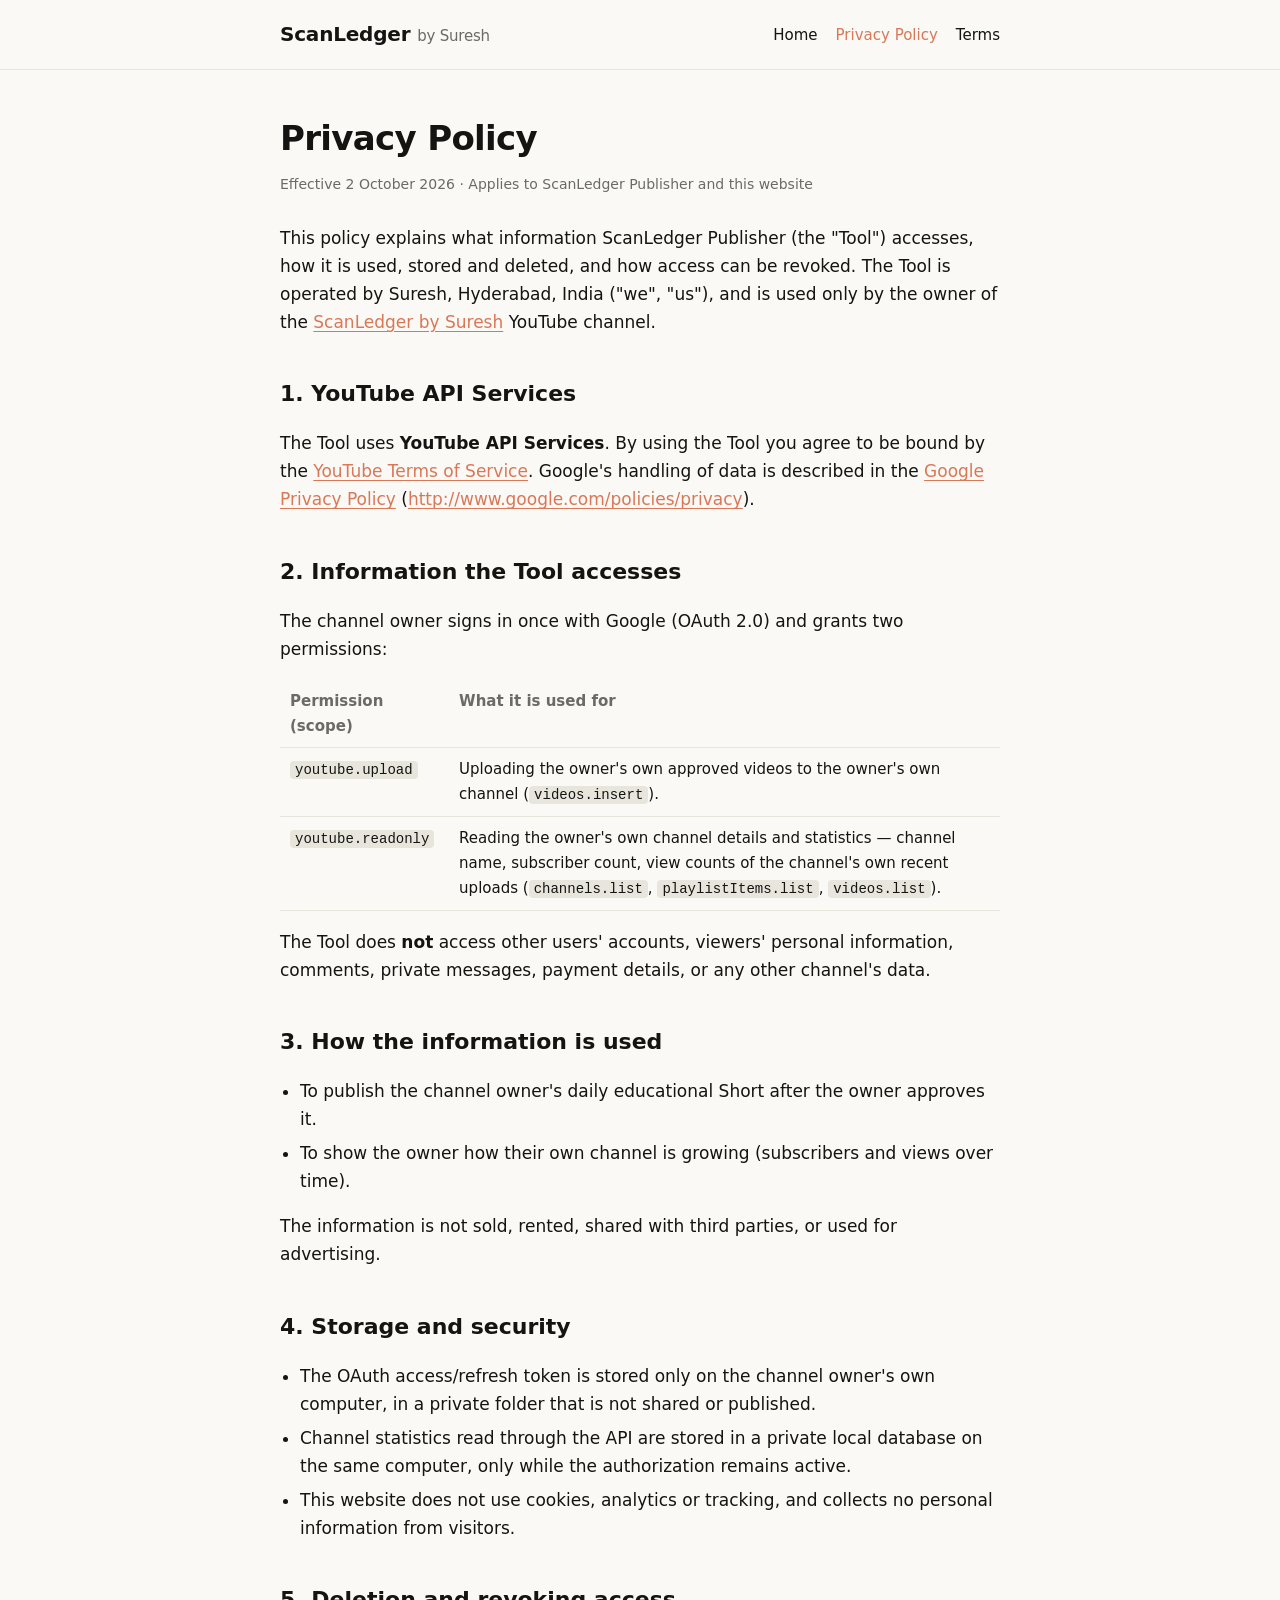
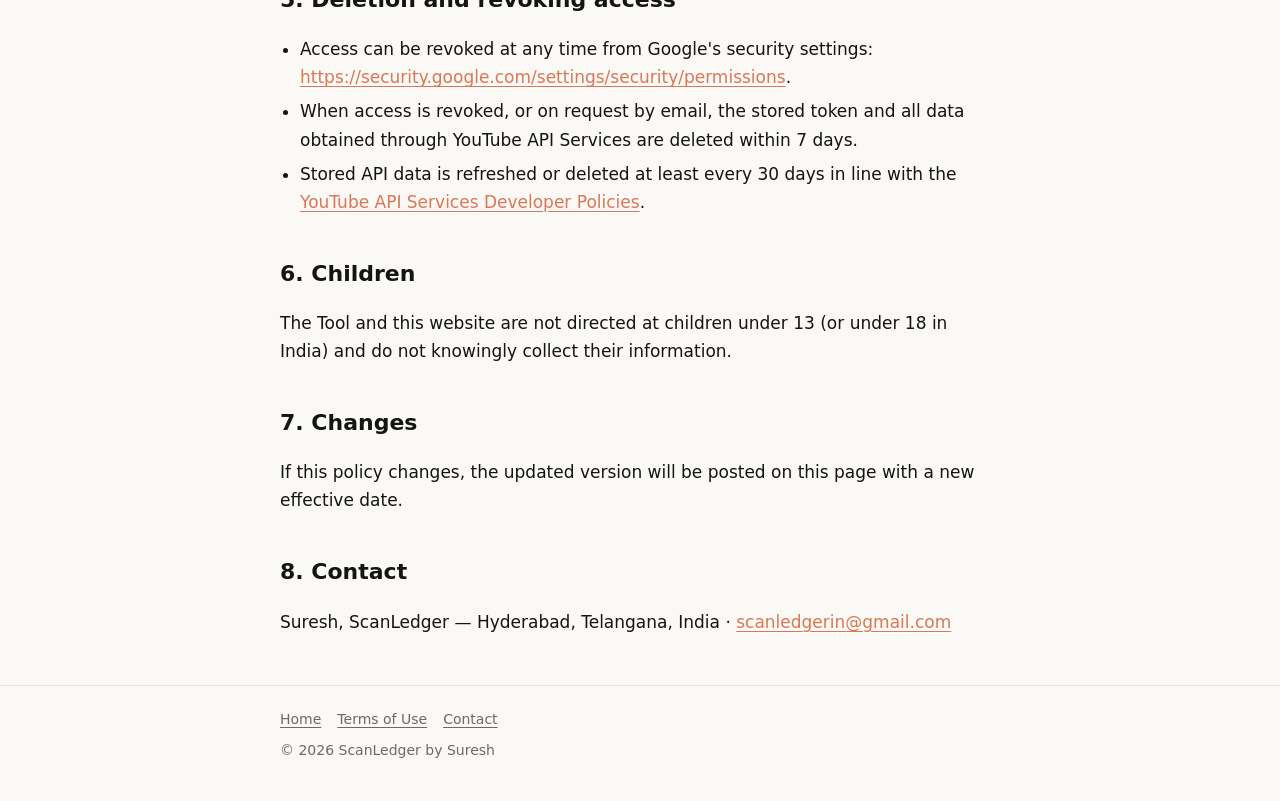
==== privacy.html @ c453cc99 "ScanLedger site: home, privacy policy, terms Co-Authored-By: Claude Opus 5.5 <noreply@anthropic.com>" ====
<!doctype html>
<html lang="en">
<head>
<meta charset="utf-8">
<meta name="viewport" content="width=device-width, initial-scale=1">
<title>Privacy Policy · ScanLedger</title>
<link rel="stylesheet" href="style.css">
</head>
<body>
<header><div class="wrap">
  <a class="brand" href="./">ScanLedger <span>by Suresh</span></a>
  <nav><a href="./">Home</a><a href="privacy.html" aria-current="page">Privacy Policy</a><a href="terms.html">Terms</a></nav>
</div></header>

<main><div class="wrap">
  <h1>Privacy Policy</h1>
  <p class="meta">Effective 2 October 2026 · Applies to ScanLedger Publisher and this website</p>

  <p>This policy explains what information ScanLedger Publisher (the "Tool") accesses, how it is used,
  stored and deleted, and how access can be revoked. The Tool is operated by Suresh, Hyderabad, India
  ("we", "us"), and is used only by the owner of the
  <a href="https://www.youtube.com/@ScanLedgerIN">ScanLedger by Suresh</a> YouTube channel.</p>

  <h2>1. YouTube API Services</h2>
  <p>The Tool uses <strong>YouTube API Services</strong>. By using the Tool you agree to be bound by the
  <a href="https://www.youtube.com/t/terms">YouTube Terms of Service</a>. Google's handling of data is
  described in the <a href="https://policies.google.com/privacy">Google Privacy Policy</a>
  (<a href="http://www.google.com/policies/privacy">http://www.google.com/policies/privacy</a>).</p>

  <h2>2. Information the Tool accesses</h2>
  <p>The channel owner signs in once with Google (OAuth 2.0) and grants two permissions:</p>
  <div class="table-scroll"><table>
    <tr><th>Permission (scope)</th><th>What it is used for</th></tr>
    <tr><td><code>youtube.upload</code></td><td>Uploading the owner's own approved videos to the owner's own channel (<code>videos.insert</code>).</td></tr>
    <tr><td><code>youtube.readonly</code></td><td>Reading the owner's own channel details and statistics — channel name, subscriber count, view counts of the channel's own recent uploads (<code>channels.list</code>, <code>playlistItems.list</code>, <code>videos.list</code>).</td></tr>
  </table></div>
  <p>The Tool does <strong>not</strong> access other users' accounts, viewers' personal information,
  comments, private messages, payment details, or any other channel's data.</p>

  <h2>3. How the information is used</h2>
  <ul class="plain">
    <li>To publish the channel owner's daily educational Short after the owner approves it.</li>
    <li>To show the owner how their own channel is growing (subscribers and views over time).</li>
  </ul>
  <p>The information is not sold, rented, shared with third parties, or used for advertising.</p>

  <h2>4. Storage and security</h2>
  <ul class="plain">
    <li>The OAuth access/refresh token is stored only on the channel owner's own computer, in a private
      folder that is not shared or published.</li>
    <li>Channel statistics read through the API are stored in a private local database on the same
      computer, only while the authorization remains active.</li>
    <li>This website does not use cookies, analytics or tracking, and collects no personal information
      from visitors.</li>
  </ul>

  <h2>5. Deletion and revoking access</h2>
  <ul class="plain">
    <li>Access can be revoked at any time from Google's security settings:
      <a href="https://security.google.com/settings/security/permissions">https://security.google.com/settings/security/permissions</a>.</li>
    <li>When access is revoked, or on request by email, the stored token and all data obtained through
      YouTube API Services are deleted within 7 days.</li>
    <li>Stored API data is refreshed or deleted at least every 30 days in line with the
      <a href="https://developers.google.com/youtube/terms/developer-policies">YouTube API Services Developer Policies</a>.</li>
  </ul>

  <h2>6. Children</h2>
  <p>The Tool and this website are not directed at children under 13 (or under 18 in India) and do not knowingly collect their information.</p>

  <h2>7. Changes</h2>
  <p>If this policy changes, the updated version will be posted on this page with a new effective date.</p>

  <h2>8. Contact</h2>
  <p>Suresh, ScanLedger — Hyderabad, Telangana, India ·
  <a href="mailto:scanledgerin@gmail.com">scanledgerin@gmail.com</a></p>
</div></main>

<footer><div class="wrap">
  <a href="./">Home</a><a href="terms.html">Terms of Use</a><a href="mailto:scanledgerin@gmail.com">Contact</a>
  <div style="margin-top:8px">© 2026 ScanLedger by Suresh</div>
</div></footer>
</body>
</html>
---- style.css ----
:root {
  --bg: #FAF9F5; --ink: #141413; --accent: #D97757; --muted: #6B6A65;
  --panel: #E8E6DC; --soft: #B0AEA5; --risk: #C4302B;
}
* { box-sizing: border-box; }
html { -webkit-text-size-adjust: 100%; }
body {
  margin: 0; background: var(--bg); color: var(--ink);
  font: 17px/1.65 "Segoe UI", system-ui, -apple-system, Roboto, Arial, sans-serif;
}
a { color: var(--accent); text-underline-offset: 3px; }
a:hover { color: var(--ink); }
.wrap { max-width: 760px; margin: 0 auto; padding: 0 20px; }
header { border-bottom: 1px solid var(--panel); }
header .wrap { display: flex; align-items: center; justify-content: space-between; gap: 16px; flex-wrap: wrap; padding-top: 18px; padding-bottom: 18px; }
.brand { font-weight: 700; font-size: 20px; color: var(--ink); text-decoration: none; letter-spacing: -0.01em; }
.brand span { color: var(--muted); font-weight: 400; font-size: 15px; }
nav a { margin-left: 18px; color: var(--ink); text-decoration: none; font-size: 15px; }
nav a:first-child { margin-left: 0; }
nav a:hover, nav a[aria-current] { color: var(--accent); }
main { padding: 48px 0 32px; }
h1 { font-size: 34px; line-height: 1.2; margin: 0 0 12px; letter-spacing: -0.02em; }
h2 { font-size: 22px; margin: 40px 0 10px; }
h3 { font-size: 18px; margin: 24px 0 6px; }
.lede { font-size: 19px; color: var(--muted); margin: 0 0 28px; }
.meta { color: var(--muted); font-size: 14px; margin-bottom: 28px; }
.card { background: #fff; border: 1px solid var(--panel); border-radius: 10px; padding: 20px 22px; margin: 18px 0; }
.links { display: flex; flex-wrap: wrap; gap: 10px; margin: 18px 0 8px; padding: 0; list-style: none; }
.links a { display: inline-flex; align-items: center; gap: 8px; border: 1px solid var(--soft); border-radius: 999px; padding: 7px 14px; text-decoration: none; color: var(--ink); font-size: 15px; background: #fff; }
.links a:hover { border-color: var(--accent); color: var(--accent); }
.yt { width: 22px; height: 16px; flex: none; }
.disclaimer { border-left: 3px solid var(--risk); background: #fff; padding: 14px 18px; font-size: 15px; color: var(--ink); margin: 28px 0; }
ul.plain { padding-left: 20px; }
ul.plain li { margin: 6px 0; }
table { border-collapse: collapse; width: 100%; font-size: 15px; margin: 12px 0; }
th, td { text-align: left; vertical-align: top; padding: 9px 10px; border-bottom: 1px solid var(--panel); }
th { color: var(--muted); font-weight: 600; }
code { background: var(--panel); padding: 1px 5px; border-radius: 4px; font-size: 14px; }
footer { border-top: 1px solid var(--panel); color: var(--muted); font-size: 14px; padding: 22px 0 40px; }
footer a { color: var(--muted); margin-right: 16px; }
@media (max-width: 520px) {
  h1 { font-size: 28px; }
  nav a { margin-left: 12px; }
  .table-scroll { overflow-x: auto; }
}
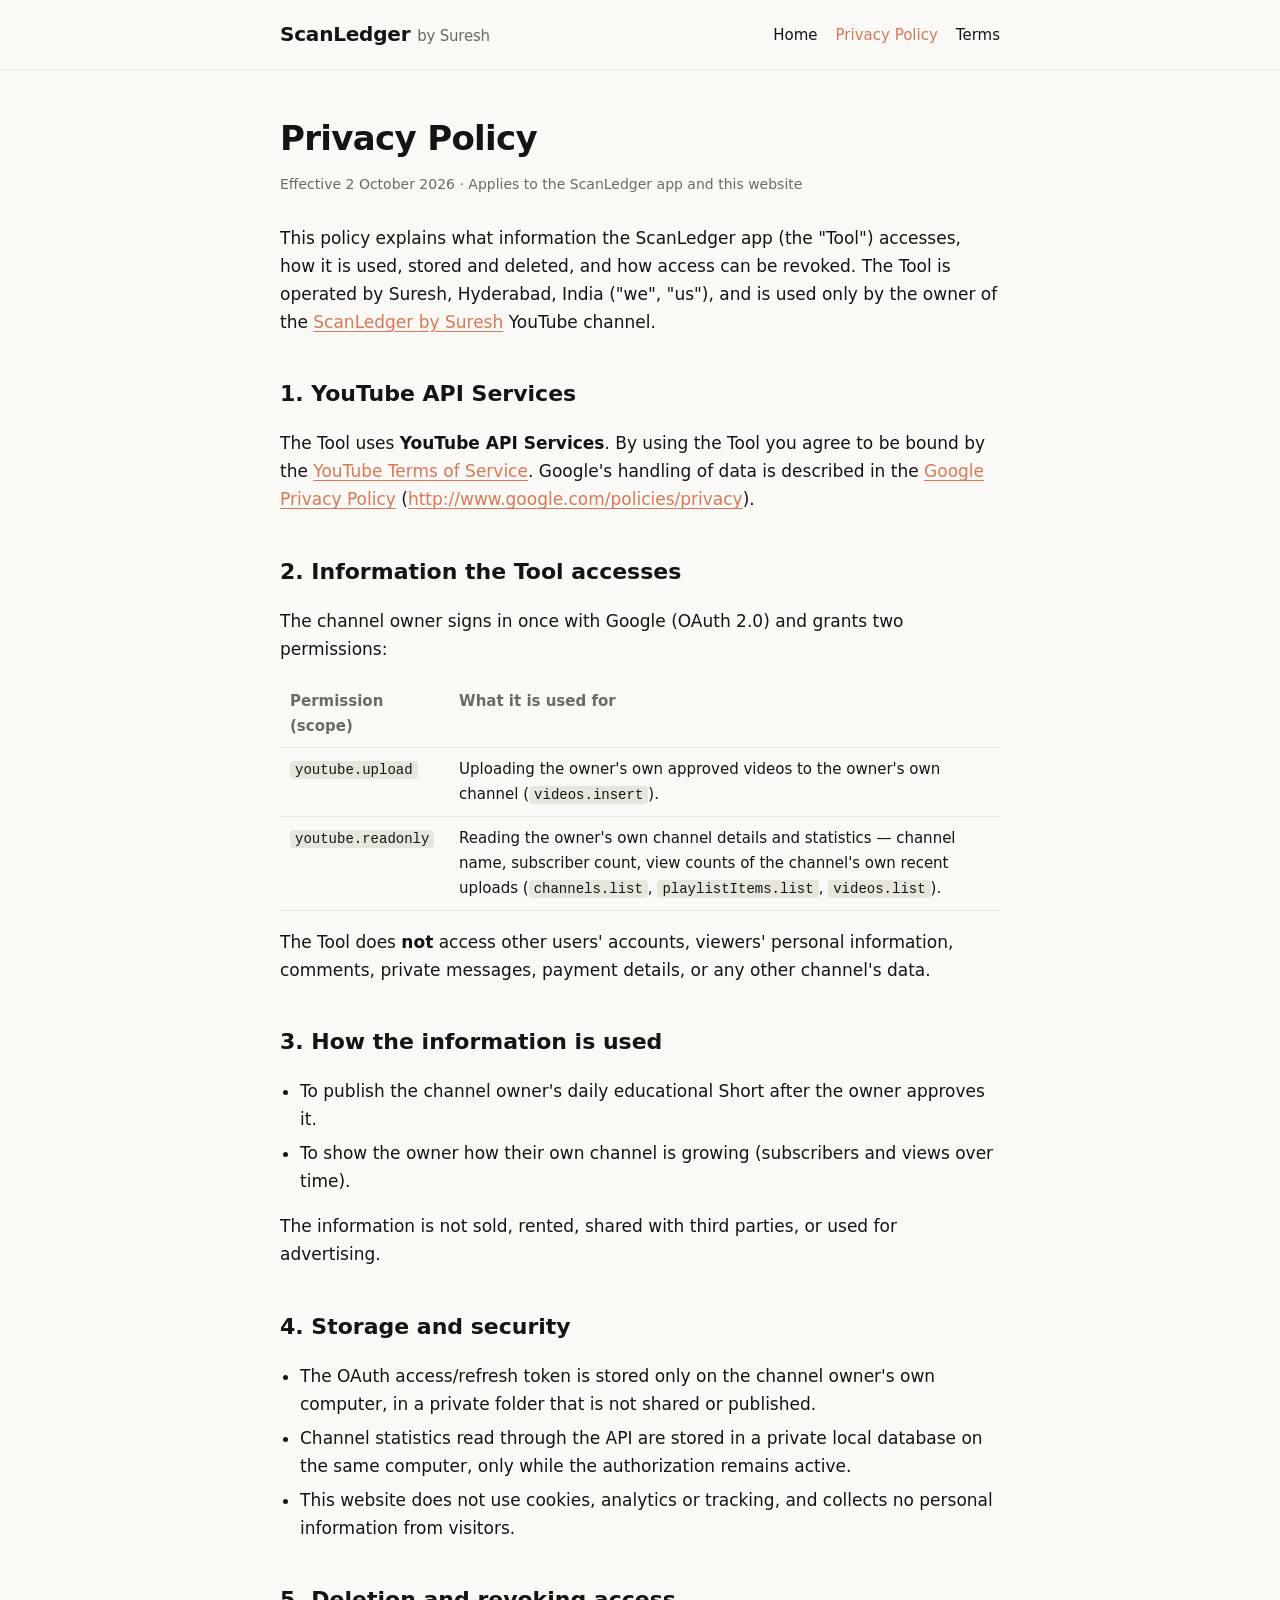
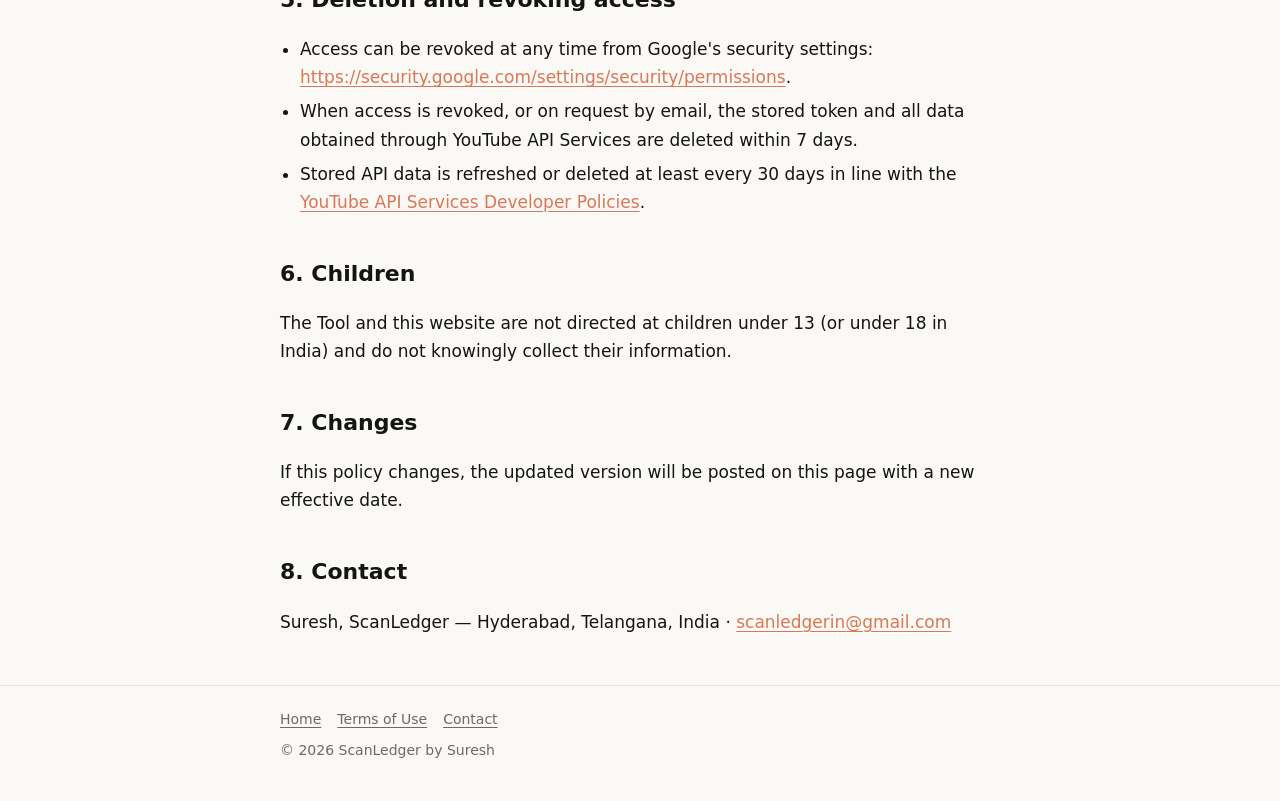
==== commit 8606189e: "Name the tool 'ScanLedger app' to match the OAuth consent screen Co-Authored-By: Claude Opus 5.5 <no" ====
--- a/privacy.html
+++ b/privacy.html
@@ -14,9 +14,9 @@
 
 <main><div class="wrap">
   <h1>Privacy Policy</h1>
-  <p class="meta">Effective 2 October 2026 · Applies to ScanLedger Publisher and this website</p>
+  <p class="meta">Effective 2 October 2026 · Applies to the ScanLedger app and this website</p>
 
-  <p>This policy explains what information ScanLedger Publisher (the "Tool") accesses, how it is used,
+  <p>This policy explains what information the ScanLedger app (the "Tool") accesses, how it is used,
   stored and deleted, and how access can be revoked. The Tool is operated by Suresh, Hyderabad, India
   ("we", "us"), and is used only by the owner of the
   <a href="https://www.youtube.com/@ScanLedgerIN">ScanLedger by Suresh</a> YouTube channel.</p>
